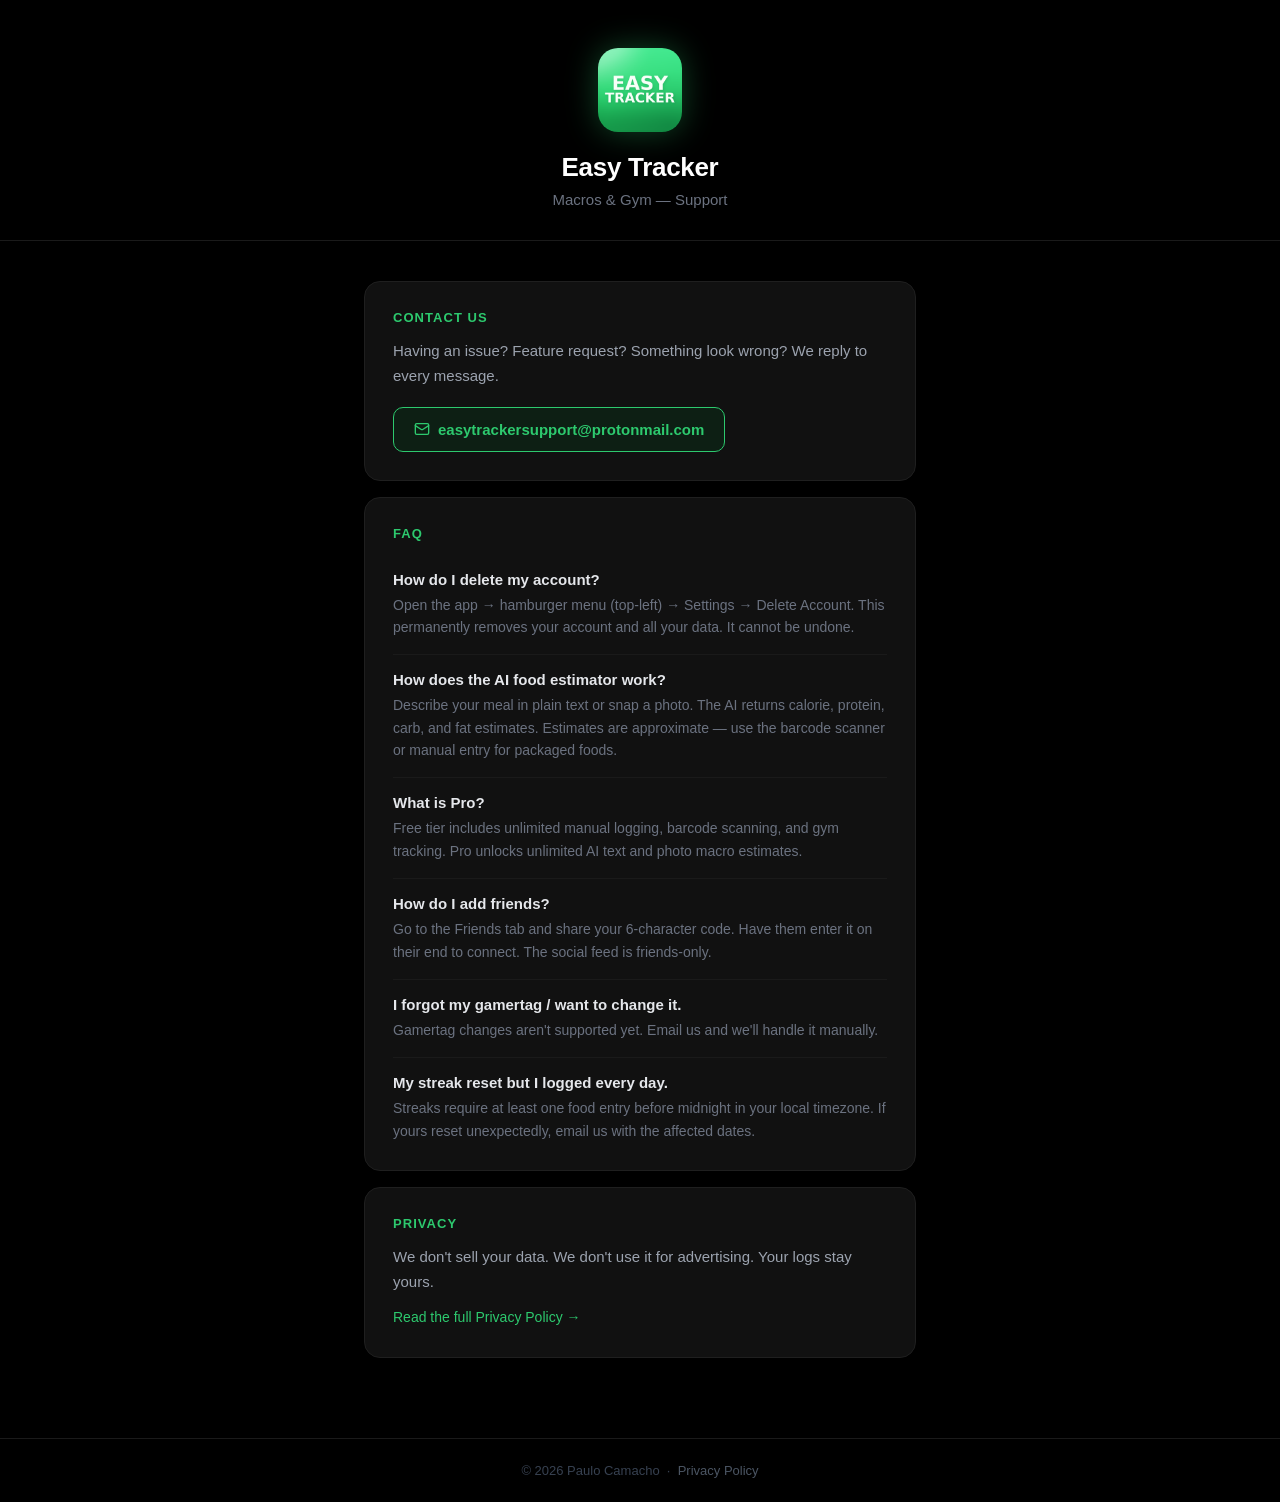
==== docs/index.html @ 5b48f17b "feat: use real app icon and brand green on site" ====
<!DOCTYPE html>
<html lang="en">
<head>
  <meta charset="UTF-8" />
  <meta name="viewport" content="width=device-width, initial-scale=1.0" />
  <title>Easy Tracker — Support</title>
  <link rel="icon" type="image/png" href="favicon.png" />
  <style>
    *, *::before, *::after { box-sizing: border-box; margin: 0; padding: 0; }

    body {
      background: #000;
      color: #e5e7eb;
      font-family: -apple-system, BlinkMacSystemFont, "Segoe UI", Roboto, sans-serif;
      min-height: 100vh;
      display: flex;
      flex-direction: column;
    }

    header {
      padding: 48px 24px 32px;
      text-align: center;
      border-bottom: 1px solid #1a1a1a;
    }

    .app-icon {
      width: 84px;
      height: 84px;
      border-radius: 20px;
      display: block;
      margin: 0 auto 20px;
      box-shadow: 0 0 32px rgba(45, 201, 110, 0.35);
    }

    header h1 {
      font-size: 26px;
      font-weight: 700;
      color: #fff;
      letter-spacing: -0.3px;
    }

    header p {
      margin-top: 8px;
      font-size: 15px;
      color: #6b7280;
    }

    main {
      max-width: 600px;
      width: 100%;
      margin: 0 auto;
      padding: 40px 24px 64px;
      flex: 1;
    }

    .card {
      background: #111;
      border: 1px solid #1f1f1f;
      border-radius: 16px;
      padding: 28px;
      margin-bottom: 16px;
    }

    .card h2 {
      font-size: 13px;
      font-weight: 600;
      text-transform: uppercase;
      letter-spacing: 0.08em;
      color: #2dc96e;
      margin-bottom: 14px;
    }

    .card p {
      font-size: 15px;
      color: #9ca3af;
      line-height: 1.65;
    }

    .card p + p {
      margin-top: 10px;
    }

    .email-link {
      display: inline-flex;
      align-items: center;
      gap: 8px;
      margin-top: 18px;
      padding: 13px 20px;
      background: #0d1f14;
      border: 1px solid #2dc96e;
      border-radius: 10px;
      color: #2dc96e;
      font-size: 15px;
      font-weight: 600;
      text-decoration: none;
      transition: background 0.15s;
    }

    .email-link:hover {
      background: #132b1c;
    }

    .faq-item {
      padding: 16px 0;
      border-bottom: 1px solid #1a1a1a;
    }

    .faq-item:last-child {
      border-bottom: none;
      padding-bottom: 0;
    }

    .faq-item:first-child {
      padding-top: 0;
    }

    .faq-q {
      font-size: 15px;
      font-weight: 600;
      color: #e5e7eb;
      margin-bottom: 6px;
    }

    .faq-a {
      font-size: 14px;
      color: #6b7280;
      line-height: 1.6;
    }

    footer {
      text-align: center;
      padding: 24px;
      border-top: 1px solid #1a1a1a;
      font-size: 13px;
      color: #374151;
    }

    footer a {
      color: #4b5563;
      text-decoration: none;
    }

    footer a:hover {
      color: #2dc96e;
    }
  </style>
</head>
<body>

<header>
  <img class="app-icon" src="icon.png" alt="Easy Tracker app icon" />
  <h1>Easy Tracker</h1>
  <p>Macros &amp; Gym — Support</p>
</header>

<main>

  <div class="card">
    <h2>Contact Us</h2>
    <p>Having an issue? Feature request? Something look wrong? We reply to every message.</p>
    <a class="email-link" href="mailto:easytrackersupport@protonmail.com">
      <svg width="16" height="16" viewBox="0 0 24 24" fill="none" stroke="currentColor" stroke-width="2" stroke-linecap="round" stroke-linejoin="round">
        <rect x="2" y="4" width="20" height="16" rx="2"/>
        <path d="m22 7-8.97 5.7a1.94 1.94 0 0 1-2.06 0L2 7"/>
      </svg>
      easytrackersupport@protonmail.com
    </a>
  </div>

  <div class="card">
    <h2>FAQ</h2>

    <div class="faq-item">
      <div class="faq-q">How do I delete my account?</div>
      <div class="faq-a">Open the app → hamburger menu (top-left) → Settings → Delete Account. This permanently removes your account and all your data. It cannot be undone.</div>
    </div>

    <div class="faq-item">
      <div class="faq-q">How does the AI food estimator work?</div>
      <div class="faq-a">Describe your meal in plain text or snap a photo. The AI returns calorie, protein, carb, and fat estimates. Estimates are approximate — use the barcode scanner or manual entry for packaged foods.</div>
    </div>

    <div class="faq-item">
      <div class="faq-q">What is Pro?</div>
      <div class="faq-a">Free tier includes unlimited manual logging, barcode scanning, and gym tracking. Pro unlocks unlimited AI text and photo macro estimates.</div>
    </div>

    <div class="faq-item">
      <div class="faq-q">How do I add friends?</div>
      <div class="faq-a">Go to the Friends tab and share your 6-character code. Have them enter it on their end to connect. The social feed is friends-only.</div>
    </div>

    <div class="faq-item">
      <div class="faq-q">I forgot my gamertag / want to change it.</div>
      <div class="faq-a">Gamertag changes aren't supported yet. Email us and we'll handle it manually.</div>
    </div>

    <div class="faq-item">
      <div class="faq-q">My streak reset but I logged every day.</div>
      <div class="faq-a">Streaks require at least one food entry before midnight in your local timezone. If yours reset unexpectedly, email us with the affected dates.</div>
    </div>
  </div>

  <div class="card">
    <h2>Privacy</h2>
    <p>We don't sell your data. We don't use it for advertising. Your logs stay yours.</p>
    <p style="margin-top: 10px;">
      <a href="privacy.html" style="color: #2dc96e; text-decoration: none; font-size: 14px;">Read the full Privacy Policy →</a>
    </p>
  </div>

</main>

<footer>
  &copy; 2026 Paulo Camacho &nbsp;·&nbsp; <a href="privacy.html">Privacy Policy</a>
</footer>

</body>
</html>
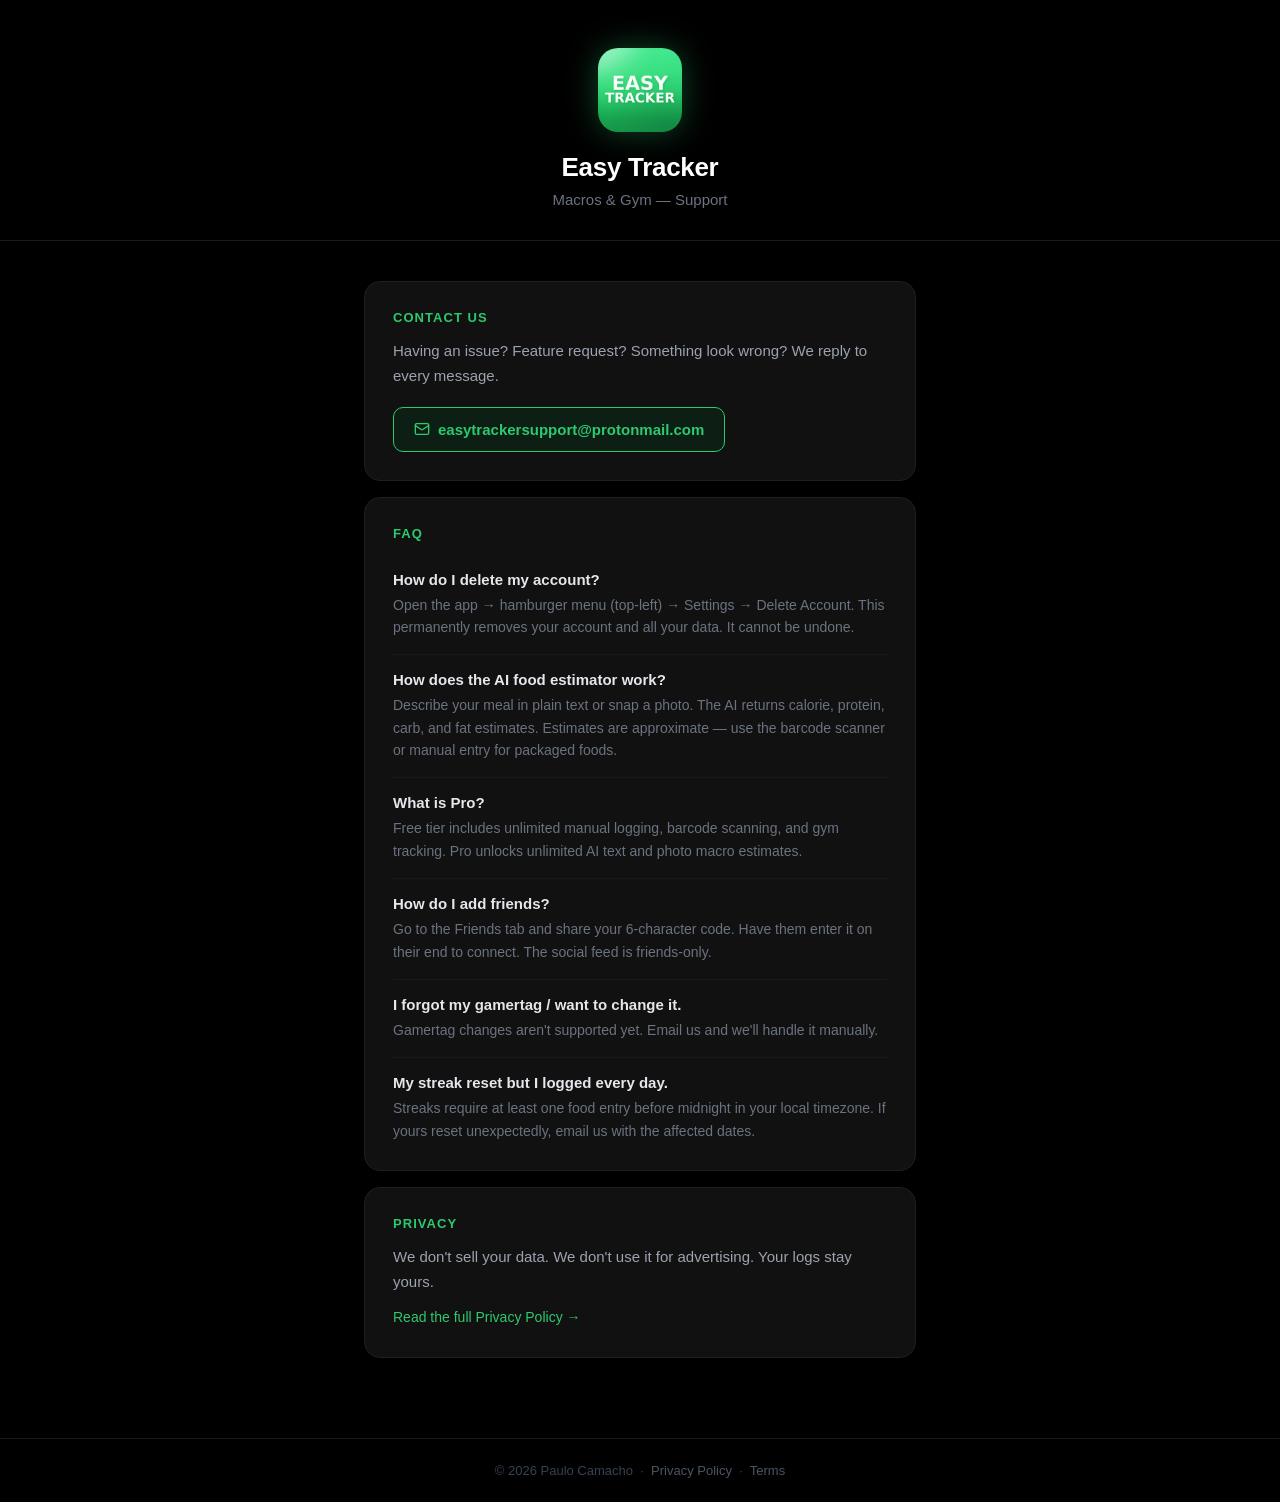
==== commit 601d3c56: "feat: add terms of service page" ====
--- a/docs/index.html
+++ b/docs/index.html
@@ -212,7 +212,7 @@
 </main>
 
 <footer>
-  &copy; 2026 Paulo Camacho &nbsp;·&nbsp; <a href="privacy.html">Privacy Policy</a>
+  &copy; 2026 Paulo Camacho &nbsp;·&nbsp; <a href="privacy.html">Privacy Policy</a> &nbsp;·&nbsp; <a href="terms.html">Terms</a>
 </footer>
 
 </body>
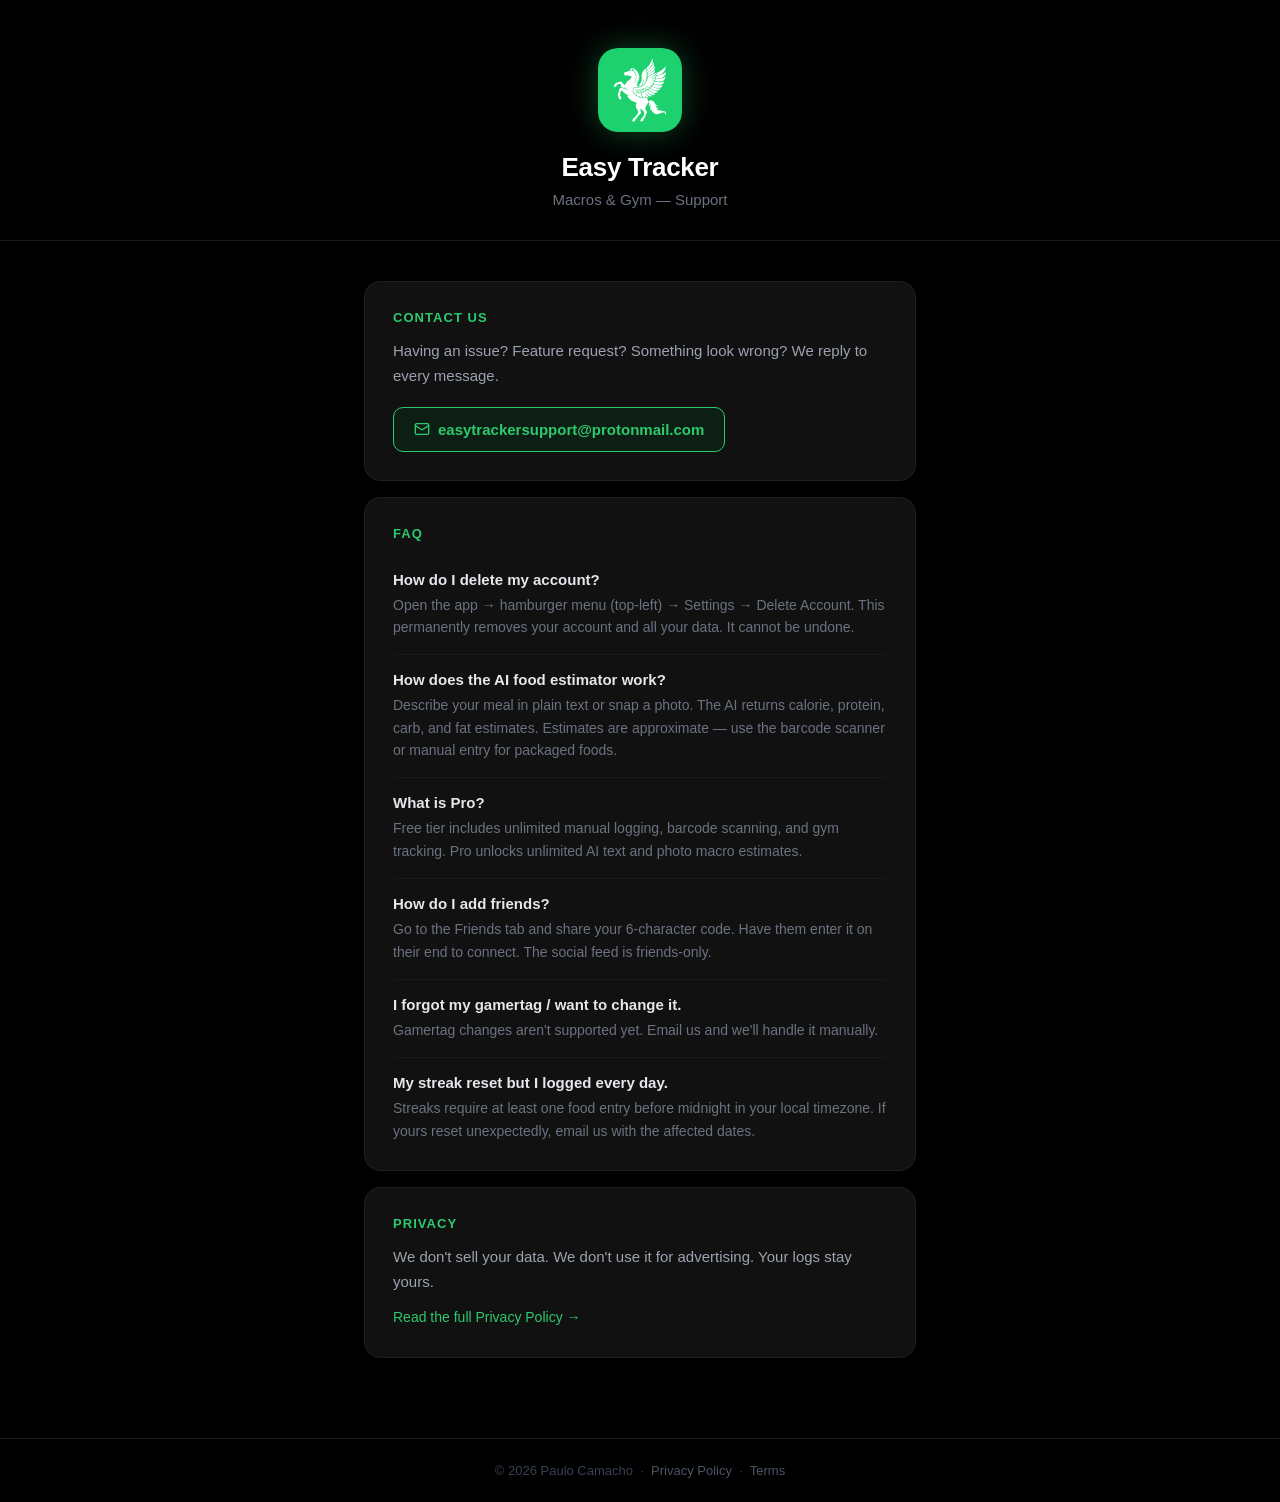
==== commit a4805241: "Update site to new Pegasus icon Swap favicon + hero icon to the new Pegasus mark (SVG-first with PNG" ====
--- a/docs/index.html
+++ b/docs/index.html
@@ -4,7 +4,9 @@
   <meta charset="UTF-8" />
   <meta name="viewport" content="width=device-width, initial-scale=1.0" />
   <title>Easy Tracker — Support</title>
+  <link rel="icon" type="image/svg+xml" href="favicon.svg" />
   <link rel="icon" type="image/png" href="favicon.png" />
+  <link rel="apple-touch-icon" href="apple-touch-icon.png" />
   <style>
     *, *::before, *::after { box-sizing: border-box; margin: 0; padding: 0; }
 
@@ -148,7 +150,7 @@
 <body>
 
 <header>
-  <img class="app-icon" src="icon.png" alt="Easy Tracker app icon" />
+  <img class="app-icon" src="icon.svg" alt="Easy Tracker app icon" />
   <h1>Easy Tracker</h1>
   <p>Macros &amp; Gym — Support</p>
 </header>
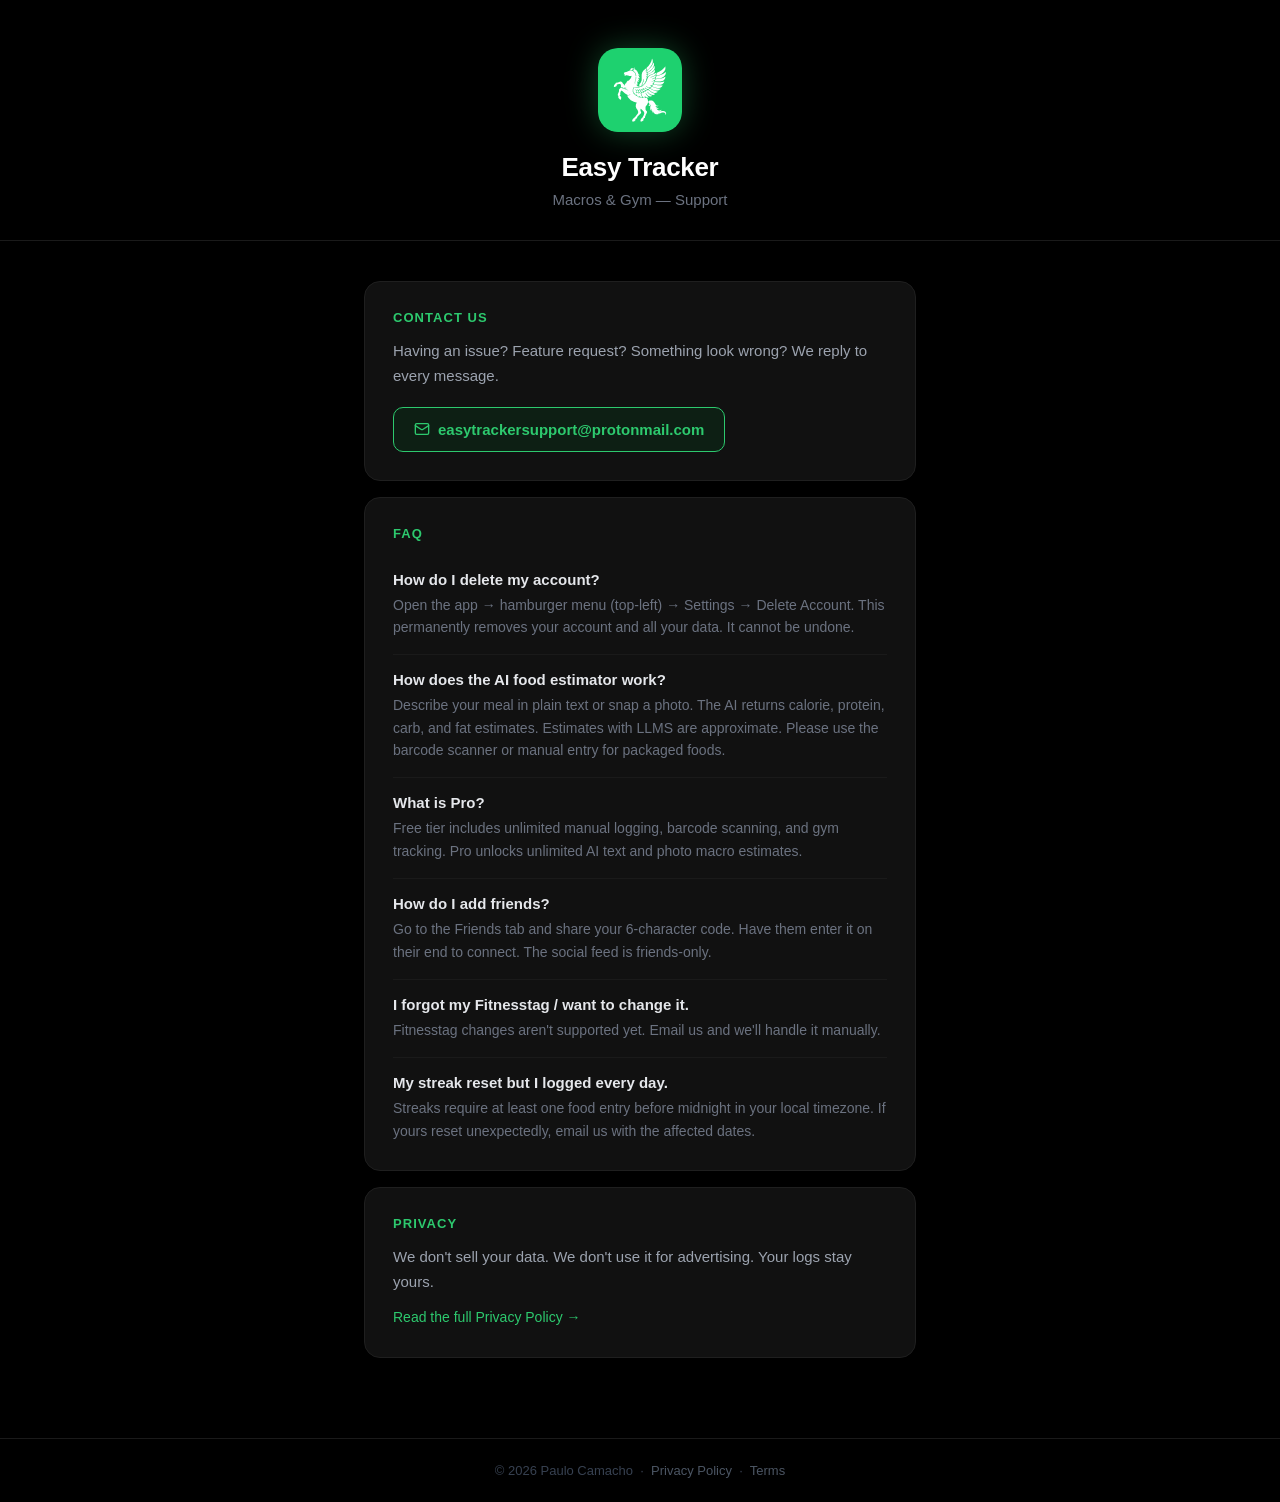
==== commit 801d19da: "Update FAQ: Fitnesstag wording + AI estimate disclaimer" ====
--- a/docs/index.html
+++ b/docs/index.html
@@ -179,7 +179,7 @@
 
     <div class="faq-item">
       <div class="faq-q">How does the AI food estimator work?</div>
-      <div class="faq-a">Describe your meal in plain text or snap a photo. The AI returns calorie, protein, carb, and fat estimates. Estimates are approximate — use the barcode scanner or manual entry for packaged foods.</div>
+      <div class="faq-a">Describe your meal in plain text or snap a photo. The AI returns calorie, protein, carb, and fat estimates. Estimates with LLMS are approximate. Please use the barcode scanner or manual entry for packaged foods.</div>
     </div>
 
     <div class="faq-item">
@@ -193,8 +193,8 @@
     </div>
 
     <div class="faq-item">
-      <div class="faq-q">I forgot my gamertag / want to change it.</div>
-      <div class="faq-a">Gamertag changes aren't supported yet. Email us and we'll handle it manually.</div>
+      <div class="faq-q">I forgot my Fitnesstag / want to change it.</div>
+      <div class="faq-a">Fitnesstag changes aren't supported yet. Email us and we'll handle it manually.</div>
     </div>
 
     <div class="faq-item">
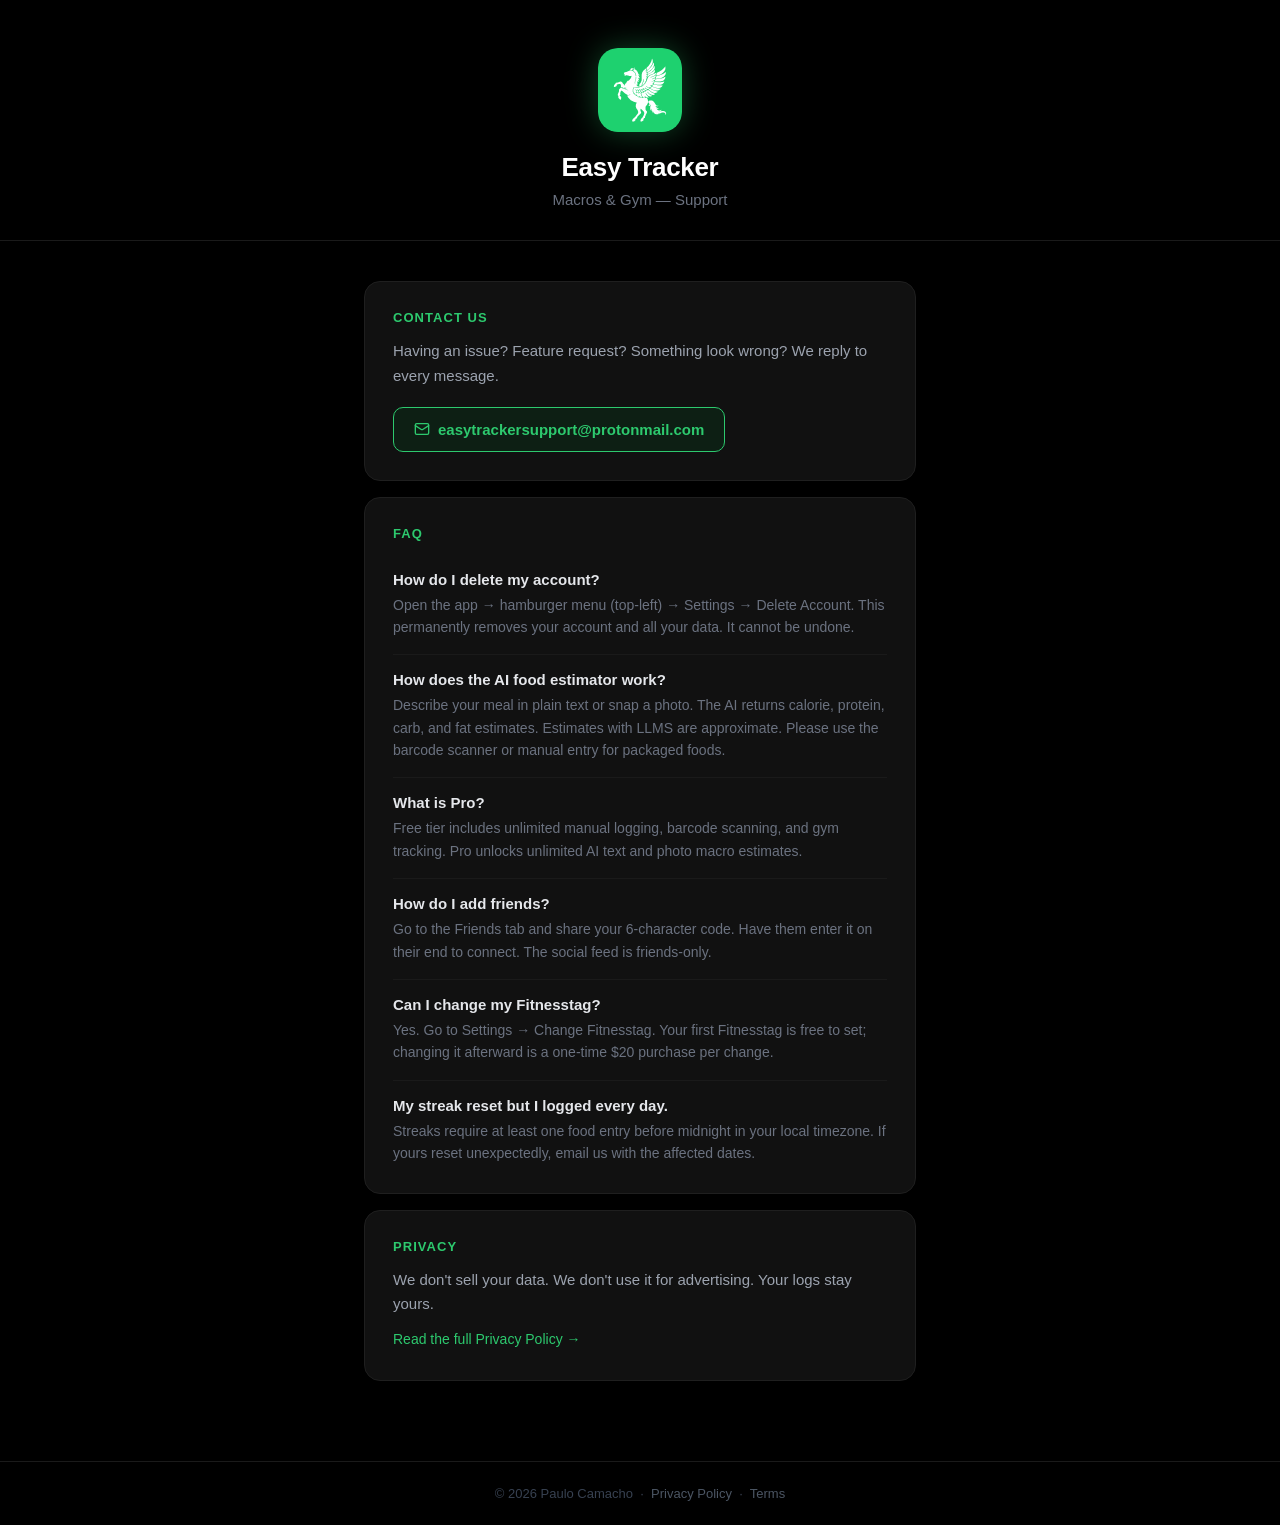
==== commit 39a20a3c: "FAQ: Fitnesstag change is one free, then $20 per change Co-Authored-By: Claude Opus 4.8 <noreply@ant" ====
--- a/docs/index.html
+++ b/docs/index.html
@@ -193,8 +193,8 @@
     </div>
 
     <div class="faq-item">
-      <div class="faq-q">I forgot my Fitnesstag / want to change it.</div>
-      <div class="faq-a">Fitnesstag changes aren't supported yet. Email us and we'll handle it manually.</div>
+      <div class="faq-q">Can I change my Fitnesstag?</div>
+      <div class="faq-a">Yes. Go to Settings &rarr; Change Fitnesstag. Your first Fitnesstag is free to set; changing it afterward is a one-time $20 purchase per change.</div>
     </div>
 
     <div class="faq-item">
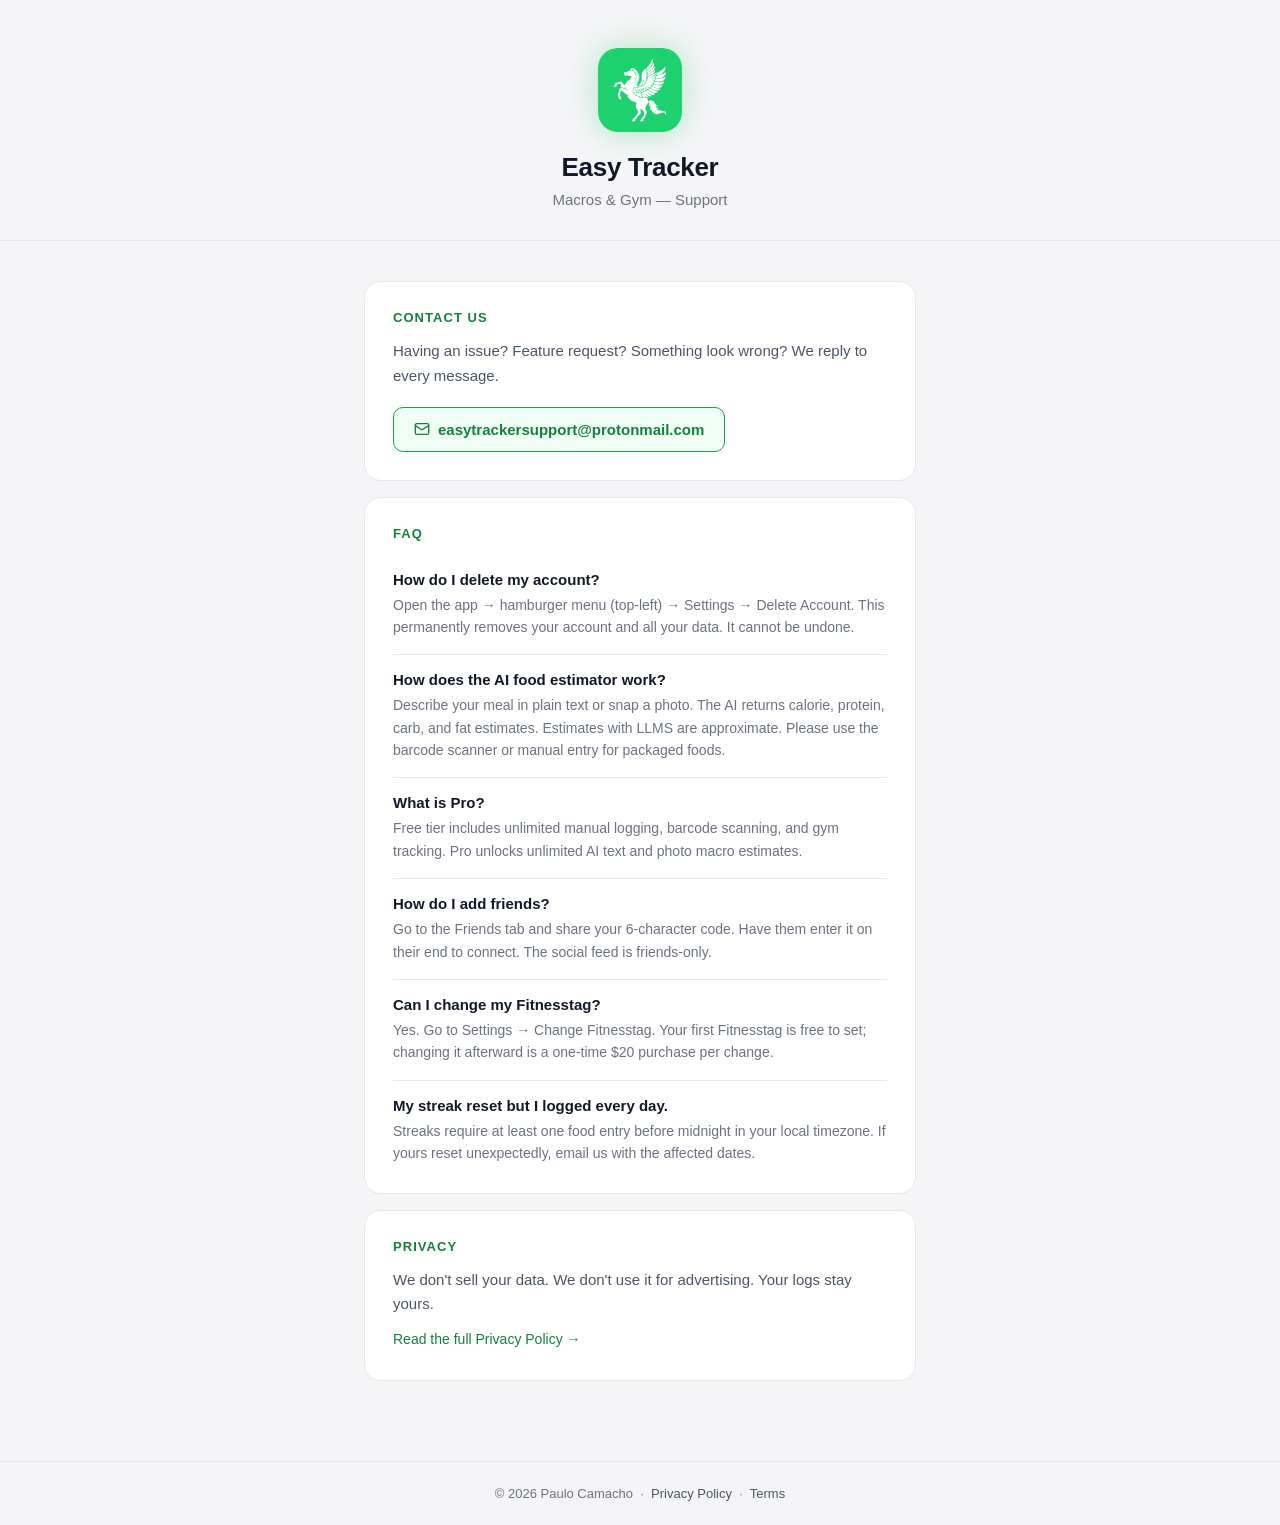
==== commit d70dc1f4: "Switch site to light mode" ====
--- a/docs/index.html
+++ b/docs/index.html
@@ -7,145 +7,7 @@
   <link rel="icon" type="image/svg+xml" href="favicon.svg" />
   <link rel="icon" type="image/png" href="favicon.png" />
   <link rel="apple-touch-icon" href="apple-touch-icon.png" />
-  <style>
-    *, *::before, *::after { box-sizing: border-box; margin: 0; padding: 0; }
-
-    body {
-      background: #000;
-      color: #e5e7eb;
-      font-family: -apple-system, BlinkMacSystemFont, "Segoe UI", Roboto, sans-serif;
-      min-height: 100vh;
-      display: flex;
-      flex-direction: column;
-    }
-
-    header {
-      padding: 48px 24px 32px;
-      text-align: center;
-      border-bottom: 1px solid #1a1a1a;
-    }
-
-    .app-icon {
-      width: 84px;
-      height: 84px;
-      border-radius: 20px;
-      display: block;
-      margin: 0 auto 20px;
-      box-shadow: 0 0 32px rgba(45, 201, 110, 0.35);
-    }
-
-    header h1 {
-      font-size: 26px;
-      font-weight: 700;
-      color: #fff;
-      letter-spacing: -0.3px;
-    }
-
-    header p {
-      margin-top: 8px;
-      font-size: 15px;
-      color: #6b7280;
-    }
-
-    main {
-      max-width: 600px;
-      width: 100%;
-      margin: 0 auto;
-      padding: 40px 24px 64px;
-      flex: 1;
-    }
-
-    .card {
-      background: #111;
-      border: 1px solid #1f1f1f;
-      border-radius: 16px;
-      padding: 28px;
-      margin-bottom: 16px;
-    }
-
-    .card h2 {
-      font-size: 13px;
-      font-weight: 600;
-      text-transform: uppercase;
-      letter-spacing: 0.08em;
-      color: #2dc96e;
-      margin-bottom: 14px;
-    }
-
-    .card p {
-      font-size: 15px;
-      color: #9ca3af;
-      line-height: 1.65;
-    }
-
-    .card p + p {
-      margin-top: 10px;
-    }
-
-    .email-link {
-      display: inline-flex;
-      align-items: center;
-      gap: 8px;
-      margin-top: 18px;
-      padding: 13px 20px;
-      background: #0d1f14;
-      border: 1px solid #2dc96e;
-      border-radius: 10px;
-      color: #2dc96e;
-      font-size: 15px;
-      font-weight: 600;
-      text-decoration: none;
-      transition: background 0.15s;
-    }
-
-    .email-link:hover {
-      background: #132b1c;
-    }
-
-    .faq-item {
-      padding: 16px 0;
-      border-bottom: 1px solid #1a1a1a;
-    }
-
-    .faq-item:last-child {
-      border-bottom: none;
-      padding-bottom: 0;
-    }
-
-    .faq-item:first-child {
-      padding-top: 0;
-    }
-
-    .faq-q {
-      font-size: 15px;
-      font-weight: 600;
-      color: #e5e7eb;
-      margin-bottom: 6px;
-    }
-
-    .faq-a {
-      font-size: 14px;
-      color: #6b7280;
-      line-height: 1.6;
-    }
-
-    footer {
-      text-align: center;
-      padding: 24px;
-      border-top: 1px solid #1a1a1a;
-      font-size: 13px;
-      color: #374151;
-    }
-
-    footer a {
-      color: #4b5563;
-      text-decoration: none;
-    }
-
-    footer a:hover {
-      color: #2dc96e;
-    }
-  </style>
+  <link rel="stylesheet" href="style.css" />
 </head>
 <body>
 
@@ -155,7 +17,7 @@
   <p>Macros &amp; Gym — Support</p>
 </header>
 
-<main>
+<main class="narrow">
 
   <div class="card">
     <h2>Contact Us</h2>
@@ -207,7 +69,7 @@
     <h2>Privacy</h2>
     <p>We don't sell your data. We don't use it for advertising. Your logs stay yours.</p>
     <p style="margin-top: 10px;">
-      <a href="privacy.html" style="color: #2dc96e; text-decoration: none; font-size: 14px;">Read the full Privacy Policy →</a>
+      <a href="privacy.html" style="color: #15803d; text-decoration: none; font-size: 14px;">Read the full Privacy Policy →</a>
     </p>
   </div>
 
--- a/docs/style.css
+++ b/docs/style.css
@@ -0,0 +1,270 @@
+*, *::before, *::after { box-sizing: border-box; margin: 0; padding: 0; }
+
+body {
+  background: #f5f5f7;
+  color: #111827;
+  font-family: -apple-system, BlinkMacSystemFont, "Segoe UI", Roboto, sans-serif;
+  min-height: 100vh;
+  display: flex;
+  flex-direction: column;
+}
+
+header {
+  padding: 48px 24px 32px;
+  text-align: center;
+  border-bottom: 1px solid #e5e7eb;
+}
+
+.app-icon {
+  width: 84px;
+  height: 84px;
+  border-radius: 20px;
+  display: block;
+  margin: 0 auto 20px;
+  box-shadow: 0 0 32px rgba(45, 201, 110, 0.35);
+}
+
+header h1 {
+  font-size: 26px;
+  font-weight: 700;
+  color: #111827;
+  letter-spacing: -0.3px;
+}
+
+header p {
+  margin-top: 8px;
+  font-size: 15px;
+  color: #6b7280;
+}
+
+main {
+  max-width: 680px;
+  width: 100%;
+  margin: 0 auto;
+  padding: 40px 24px 64px;
+  flex: 1;
+}
+
+/* Support page uses a narrower column */
+main.narrow {
+  max-width: 600px;
+}
+
+.meta {
+  background: #fff;
+  border: 1px solid #e5e7eb;
+  border-radius: 12px;
+  padding: 18px 22px;
+  margin-bottom: 32px;
+  display: flex;
+  flex-direction: column;
+  gap: 6px;
+}
+
+.meta-row {
+  display: flex;
+  gap: 10px;
+  font-size: 13px;
+}
+
+.meta-label {
+  color: #6b7280;
+  min-width: 100px;
+}
+
+.meta-value {
+  color: #4b5563;
+}
+
+.meta-value a {
+  color: #15803d;
+  text-decoration: none;
+}
+
+.intro {
+  font-size: 15px;
+  color: #4b5563;
+  line-height: 1.7;
+  margin-bottom: 32px;
+  padding-bottom: 32px;
+  border-bottom: 1px solid #e5e7eb;
+}
+
+.intro strong {
+  color: #111827;
+}
+
+section {
+  margin-bottom: 36px;
+}
+
+section h2 {
+  font-size: 13px;
+  font-weight: 600;
+  text-transform: uppercase;
+  letter-spacing: 0.08em;
+  color: #15803d;
+  margin-bottom: 16px;
+}
+
+section p {
+  font-size: 15px;
+  color: #4b5563;
+  line-height: 1.7;
+}
+
+section p + p {
+  margin-top: 12px;
+}
+
+ul {
+  list-style: none;
+  margin-top: 4px;
+}
+
+ul li {
+  padding: 5px 0 5px 16px;
+  border-bottom: 1px solid #f3f4f6;
+  font-size: 13px;
+  color: #4b5563;
+  line-height: 1.5;
+  position: relative;
+}
+
+ul li::before {
+  content: "■";
+  position: absolute;
+  left: 0;
+  color: #2dc96e;
+  font-size: 7px;
+  line-height: 20px;
+}
+
+ul li:last-child {
+  border-bottom: none;
+}
+
+ul li strong {
+  color: #111827;
+  font-weight: 600;
+}
+
+.highlight-box {
+  background: #f0fdf4;
+  border: 1px solid #bbf7d0;
+  border-radius: 10px;
+  padding: 16px 20px;
+  margin-top: 16px;
+  font-size: 14px;
+  color: #166534;
+  line-height: 1.6;
+}
+
+.back-link {
+  display: inline-flex;
+  align-items: center;
+  gap: 6px;
+  color: #6b7280;
+  font-size: 14px;
+  text-decoration: none;
+  margin-bottom: 32px;
+}
+
+.back-link:hover { color: #15803d; }
+
+footer {
+  text-align: center;
+  padding: 24px;
+  border-top: 1px solid #e5e7eb;
+  font-size: 13px;
+  color: #6b7280;
+}
+
+footer a {
+  color: #4b5563;
+  text-decoration: none;
+}
+
+footer a:hover { color: #15803d; }
+
+hr {
+  border: none;
+  border-top: 1px solid #e5e7eb;
+  margin: 8px 0 32px;
+}
+
+/* Support page */
+
+.card {
+  background: #fff;
+  border: 1px solid #e5e7eb;
+  border-radius: 16px;
+  padding: 28px;
+  margin-bottom: 16px;
+}
+
+.card h2 {
+  font-size: 13px;
+  font-weight: 600;
+  text-transform: uppercase;
+  letter-spacing: 0.08em;
+  color: #15803d;
+  margin-bottom: 14px;
+}
+
+.card p {
+  font-size: 15px;
+  color: #4b5563;
+  line-height: 1.65;
+}
+
+.card p + p {
+  margin-top: 10px;
+}
+
+.email-link {
+  display: inline-flex;
+  align-items: center;
+  gap: 8px;
+  margin-top: 18px;
+  padding: 13px 20px;
+  background: #f0fdf4;
+  border: 1px solid #16a34a;
+  border-radius: 10px;
+  color: #15803d;
+  font-size: 15px;
+  font-weight: 600;
+  text-decoration: none;
+  transition: background 0.15s;
+}
+
+.email-link:hover {
+  background: #dcfce7;
+}
+
+.faq-item {
+  padding: 16px 0;
+  border-bottom: 1px solid #e5e7eb;
+}
+
+.faq-item:last-child {
+  border-bottom: none;
+  padding-bottom: 0;
+}
+
+.faq-item:first-child {
+  padding-top: 0;
+}
+
+.faq-q {
+  font-size: 15px;
+  font-weight: 600;
+  color: #111827;
+  margin-bottom: 6px;
+}
+
+.faq-a {
+  font-size: 14px;
+  color: #6b7280;
+  line-height: 1.6;
+}
